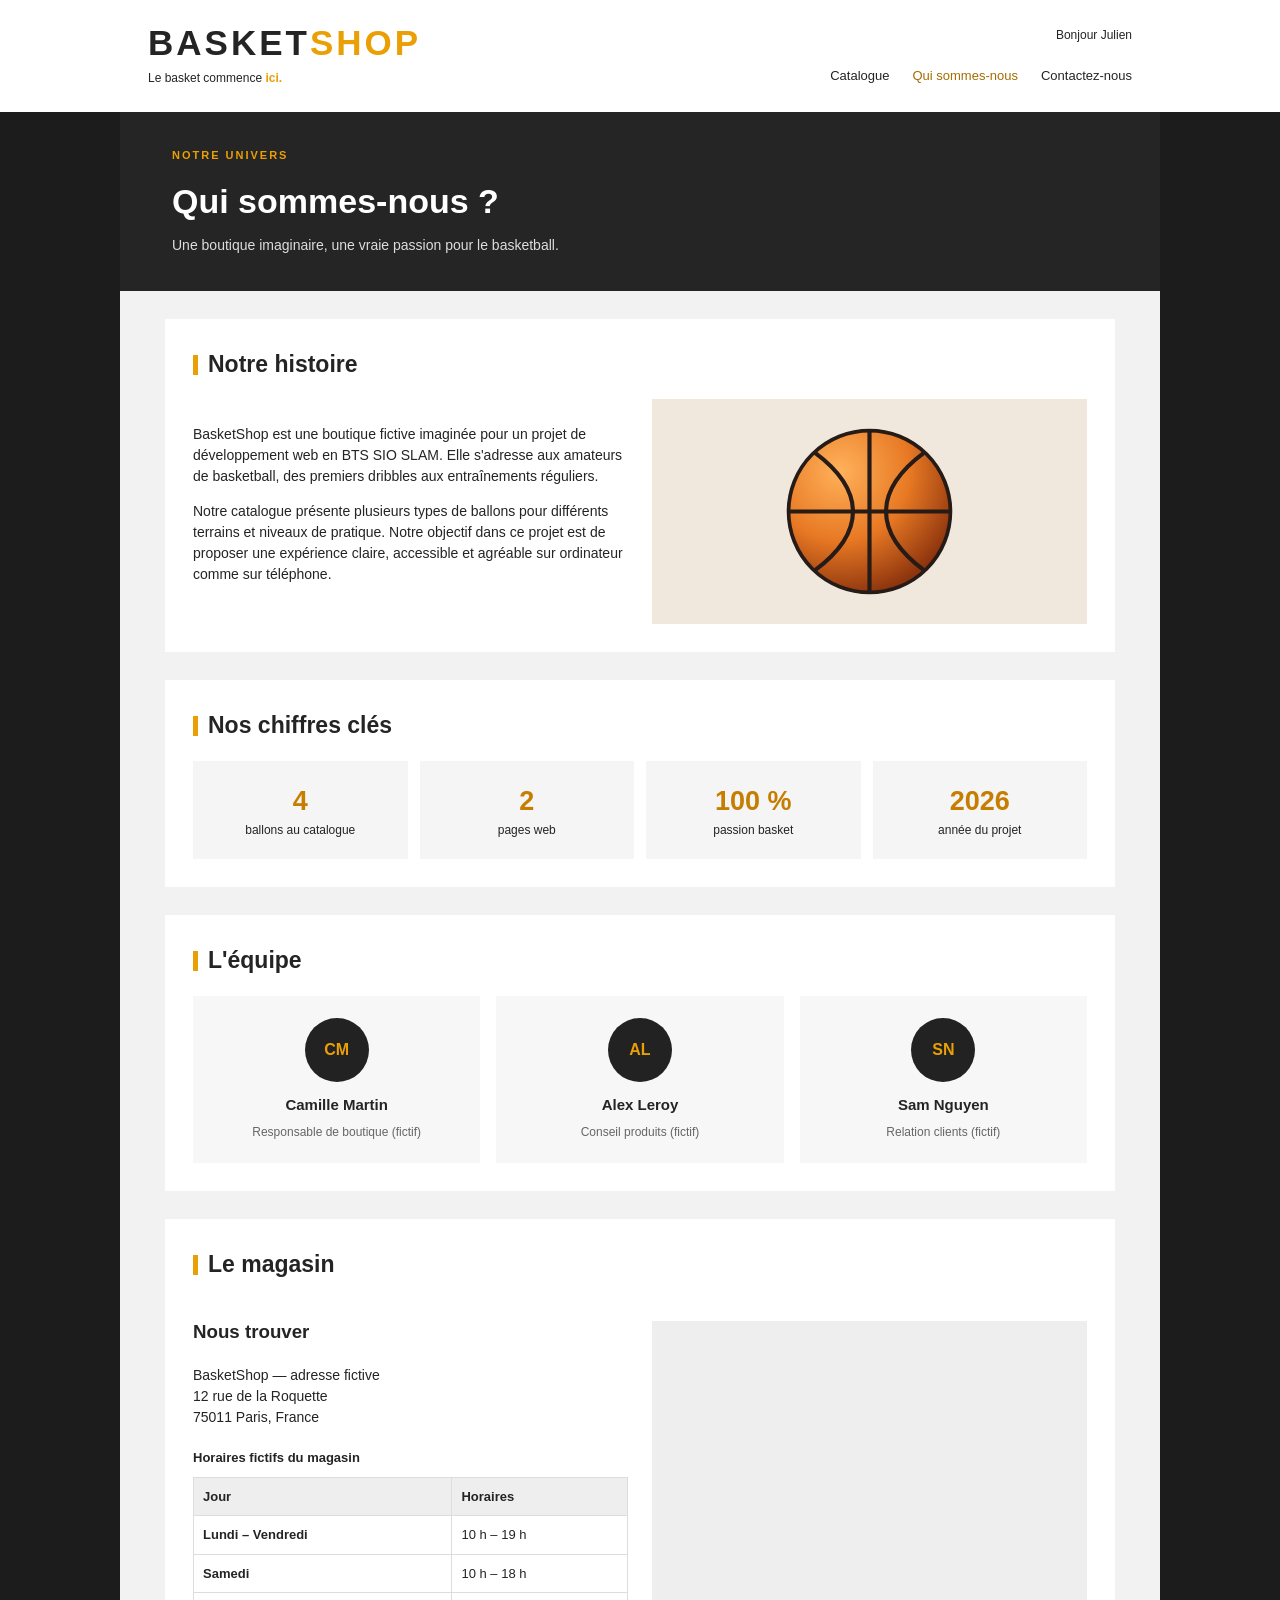
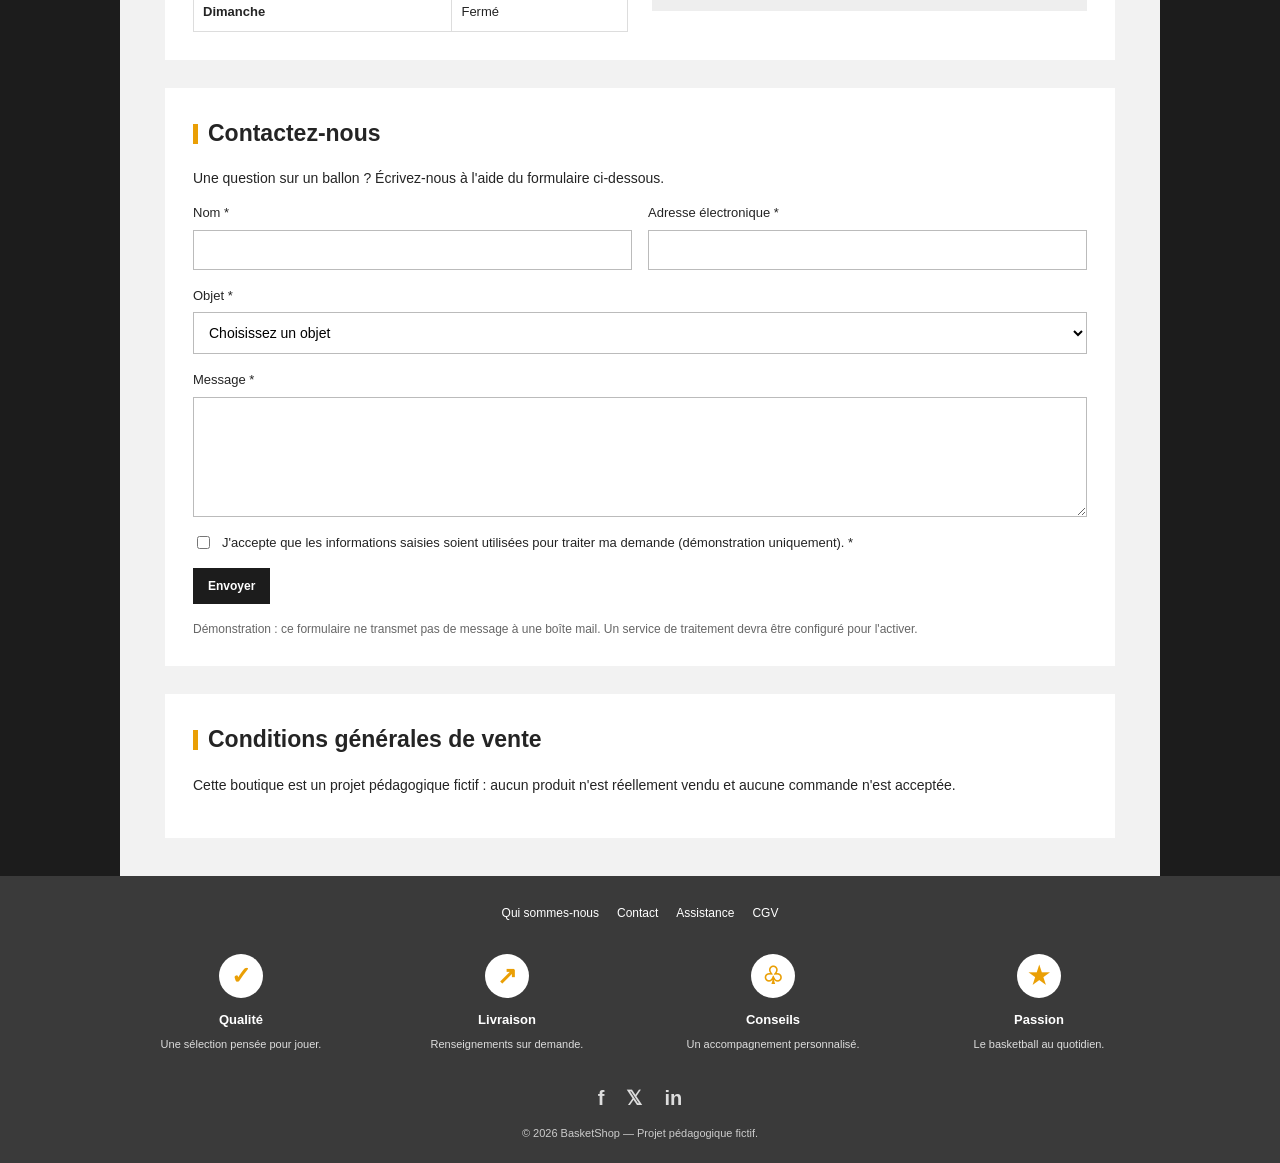
==== qui-sommes-nous.html @ 367af5c4 "Add files via upload" ====
<!doctype html>
<html lang="fr">

<head>
    <meta charset="utf-8">
    <meta name="viewport" content="width=device-width, initial-scale=1">
    <meta name="description" content="Découvrez la boutique fictive BasketShop et contactez-nous.">
    <title>BasketShop — Qui sommes-nous ?</title>
    <link rel="stylesheet" href="css/style.css">
</head>

<body>

    <!-- EN-TÊTE -->
    <header class="entete">

        <div class="conteneur entete-interieur">

            <div class="identite">
                <a class="logo" href="index.html">
                    BASKET<span>SHOP</span>
                </a>
                <p>Le basket commence <strong>ici.</strong></p>
            </div>

            <div class="entete-droite">

                <p class="bonjour">Bonjour Julien</p>

                <nav aria-label="Navigation principale">
                    <a href="index.html">Catalogue</a>
                    <a aria-current="page" href="qui-sommes-nous.html">Qui sommes-nous</a>
                    <a href="#contact">Contactez-nous</a>
                </nav>

            </div>

        </div>

    </header>

    <!-- CONTENU PRINCIPAL -->
    <main class="zone-sombre">

        <div class="conteneur contenu-clair page-info">

            <!-- TITRE DE LA PAGE -->
            <div class="bandeau-titre">

                <p class="surtitre">NOTRE UNIVERS</p>

                <h1>Qui sommes-nous ?</h1>

                <p>
                    Une boutique imaginaire, une vraie passion
                    pour le basketball.
                </p>

            </div>

            <!-- NOTRE HISTOIRE -->
            <section class="bloc" aria-labelledby="histoire">

                <h2 id="histoire">Notre histoire</h2>

                <div class="histoire">

                    <div>
                        <p>
                            BasketShop est une boutique fictive imaginée
                            pour un projet de développement web en BTS SIO SLAM.
                            Elle s'adresse aux amateurs de basketball,
                            des premiers dribbles aux entraînements réguliers.
                        </p>

                        <p>
                            Notre catalogue présente plusieurs types de ballons
                            pour différents terrains et niveaux de pratique.
                            Notre objectif dans ce projet est de proposer
                            une expérience claire, accessible et agréable
                            sur ordinateur comme sur téléphone.
                        </p>
                    </div>

                    <div class="illustration">
                        <img src="images/ballon.svg"
                             alt="Ballon de basketball illustrant la boutique">
                    </div>

                </div>

            </section>

            <!-- NOS CHIFFRES CLÉS -->
            <section class="bloc" aria-labelledby="chiffres">

                <h2 id="chiffres">Nos chiffres clés</h2>

                <ul class="chiffres">

                    <li>
                        <strong>4</strong>
                        <span>ballons au catalogue</span>
                    </li>

                    <li>
                        <strong>2</strong>
                        <span>pages web</span>
                    </li>

                    <li>
                        <strong>100 %</strong>
                        <span>passion basket</span>
                    </li>

                    <li>
                        <strong>2026</strong>
                        <span>année du projet</span>
                    </li>

                </ul>

            </section>

            <!-- L'ÉQUIPE -->
            <section class="bloc" aria-labelledby="equipe">

                <h2 id="equipe">L'équipe</h2>

                <div class="equipe">

                    <article>
                        <span class="avatar">CM</span>
                        <h3>Camille Martin</h3>
                        <p>Responsable de boutique (fictif)</p>
                    </article>

                    <article>
                        <span class="avatar">AL</span>
                        <h3>Alex Leroy</h3>
                        <p>Conseil produits (fictif)</p>
                    </article>

                    <article>
                        <span class="avatar">SN</span>
                        <h3>Sam Nguyen</h3>
                        <p>Relation clients (fictif)</p>
                    </article>

                </div>

            </section>

            <!-- LE MAGASIN -->
            <section class="bloc" aria-labelledby="magasin">

                <h2 id="magasin">Le magasin</h2>

                <div class="magasin">

                    <div>

                        <h3>Nous trouver</h3>

                        <address>
                            BasketShop — adresse fictive<br>
                            12 rue de la Roquette<br>
                            75011 Paris, France
                        </address>

                        <!-- HORAIRES -->
                        <table class="horaires">

                            <caption>Horaires fictifs du magasin</caption>

                            <thead>
                                <tr>
                                    <th scope="col">Jour</th>
                                    <th scope="col">Horaires</th>
                                </tr>
                            </thead>

                            <tbody>

                                <tr>
                                    <th scope="row">Lundi – Vendredi</th>
                                    <td>10 h – 19 h</td>
                                </tr>

                                <tr>
                                    <th scope="row">Samedi</th>
                                    <td>10 h – 18 h</td>
                                </tr>

                                <tr>
                                    <th scope="row">Dimanche</th>
                                    <td>Fermé</td>
                                </tr>

                            </tbody>

                        </table>

                    </div>

                    <!-- CARTE OPENSTREETMAP -->
                    <iframe
                        class="carte"
                        title="Carte : emplacement fictif du magasin"
                        loading="lazy"
                        src="https://www.openstreetmap.org/export/embed.html?bbox=2.3655%2C48.8515%2C2.3775%2C48.8565&amp;layer=mapnik&amp;marker=48.8540%2C2.3715">
                    </iframe>

                </div>

            </section>

            <!-- CONTACT -->
            <section class="bloc" id="contact" aria-labelledby="contact-titre">

                <h2 id="contact-titre">Contactez-nous</h2>

                <p>
                    Une question sur un ballon ?
                    Écrivez-nous à l'aide du formulaire ci-dessous.
                </p>

                <form class="formulaire" action="#contact" method="get">

                    <!-- NOM ET EMAIL -->
                    <div class="champs-ligne">

                        <div class="champ">

                            <label for="nom">Nom *</label>

                            <input
                                id="nom"
                                name="nom"
                                type="text"
                                autocomplete="name"
                                required>

                        </div>

                        <div class="champ">

                            <label for="email">Adresse électronique *</label>

                            <input
                                id="email"
                                name="email"
                                type="email"
                                autocomplete="email"
                                required>

                        </div>

                    </div>

                    <!-- OBJET -->
                    <div class="champ">

                        <label for="objet">Objet *</label>

                        <select id="objet" name="objet" required>

                            <option value="">Choisissez un objet</option>

                            <option value="produit">
                                Question sur un produit
                            </option>

                            <option value="boutique">
                                Renseignements sur la boutique
                            </option>

                            <option value="autre">
                                Autre demande
                            </option>

                        </select>

                    </div>

                    <!-- MESSAGE -->
                    <div class="champ">

                        <label for="message">Message *</label>

                        <textarea
                            id="message"
                            name="message"
                            rows="6"
                            required></textarea>

                    </div>

                    <!-- CONSENTEMENT -->
                    <div class="consentement">

                        <input
                            id="accord"
                            name="accord"
                            type="checkbox"
                            required>

                        <label for="accord">
                            J'accepte que les informations saisies
                            soient utilisées pour traiter ma demande
                            (démonstration uniquement). *
                        </label>

                    </div>

                    <!-- BOUTON ENVOYER -->
                    <button class="bouton" type="submit">
                        Envoyer
                    </button>

                    <p class="note">
                        Démonstration : ce formulaire ne transmet pas
                        de message à une boîte mail. Un service de
                        traitement devra être configuré pour l'activer.
                    </p>

                </form>

            </section>

            <!-- CONDITIONS GÉNÉRALES DE VENTE -->
            <section class="bloc" id="cgv">

                <h2>Conditions générales de vente</h2>

                <p>
                    Cette boutique est un projet pédagogique fictif :
                    aucun produit n'est réellement vendu et
                    aucune commande n'est acceptée.
                </p>

            </section>

        </div>

    </main>

    <!-- PIED DE PAGE -->
    <footer class="pied">

        <div class="conteneur">

            <!-- NAVIGATION DU PIED DE PAGE -->
            <nav class="liens-pied" aria-label="Navigation de pied de page">

                <a href="qui-sommes-nous.html">Qui sommes-nous</a>

                <a href="qui-sommes-nous.html#contact">Contact</a>

                <a href="qui-sommes-nous.html#contact">Assistance</a>

                <a href="qui-sommes-nous.html#cgv">CGV</a>

            </nav>

            <!-- LES QUATRE ATOUTS -->
            <div class="atouts">

                <div>
                    <span class="icone">✓</span>
                    <h3>Qualité</h3>
                    <p>Une sélection pensée pour jouer.</p>
                </div>

                <div>
                    <span class="icone">↗</span>
                    <h3>Livraison</h3>
                    <p>Renseignements sur demande.</p>
                </div>

                <div>
                    <span class="icone">♧</span>
                    <h3>Conseils</h3>
                    <p>Un accompagnement personnalisé.</p>
                </div>

                <div>
                    <span class="icone">★</span>
                    <h3>Passion</h3>
                    <p>Le basketball au quotidien.</p>
                </div>

            </div>

            <!-- RÉSEAUX SOCIAUX -->
            <div class="reseaux" aria-label="Réseaux sociaux (présentation)">

                <span>f</span>
                <span>𝕏</span>
                <span>in</span>

            </div>

            <!-- COPYRIGHT -->
            <p class="copyright">
                © 2026 BasketShop — Projet pédagogique fictif.
            </p>

        </div>

    </footer>

</body>
</html>
---- css/style.css ----
/* Charte commune aux deux pages — Sport.com Basket */

:root {
    --orange: #ea9f05;
    --noir: #1c1c1c;
    --pied: #3a3a3a;
    --clair: #f2f2f2;
    --texte: #242424;
}

* {
    box-sizing: border-box;
}

html {
    scroll-behavior: smooth;
}

body {
    margin: 0;
    font-family: Arial, sans-serif;
    color: var(--texte);
    background: var(--noir);
    line-height: 1.5;
}

img {
    max-width: 100%;
    height: auto;
}

a {
    color: inherit;
}

.conteneur {
    width: min(1040px, 100%);
    margin: 0 auto;
}

.entete {
    background: #fff;
}

.entete-interieur {
    min-height: 112px;
    display: flex;
    justify-content: space-between;
    align-items: center;
    padding: 18px 28px;
    gap: 20px;
}

.logo {
    text-decoration: none;
    font-size: 35px;
    font-weight: 900;
    letter-spacing: 3px;
    line-height: 1;
}

.logo span {
    color: var(--orange);
}

.logo small {
    font-size: 13px;
    letter-spacing: 0;
}

.identite p {
    font-size: 12px;
    margin: 7px 0 0;
}

.identite strong {
    color: var(--orange);
}

.entete-droite {
    text-align: right;
}

.bonjour {
    font-size: 12px;
    margin: 0 0 22px;
}

.entete nav {
    display: flex;
    gap: 23px;
    flex-wrap: wrap;
    justify-content: flex-end;
}

.entete nav a {
    text-decoration: none;
    font-size: 13px;
}

.entete nav a:hover,
.entete nav a[aria-current] {
    color: #a56c00;
}

.zone-sombre {
    background: var(--noir);
}

.contenu-clair {
    background: var(--clair);
}

.banniere {
    min-height: 320px;
    background: radial-gradient(circle at 80% 45%, #5b331f 0, #29211e 40%, #101010 85%);
    color: white;
    display: flex;
    align-items: center;
    justify-content: space-around;
    gap: 24px;
    padding: 35px 55px;
    overflow: hidden;
}

.banniere > div {
    position: relative;
    z-index: 1;
}

.banniere img {
    width: 265px;
    filter: drop-shadow(15px 20px 18px #0008);
    transform: rotate(-16deg);
}

.surtitre {
    font-size: 11px;
    font-weight: bold;
    letter-spacing: 2px;
    color: var(--orange);
    margin: 0 0 12px;
}

.banniere h1 {
    font-size: clamp(32px, 5vw, 58px);
    line-height: 1.04;
    margin: 0 0 16px;
    letter-spacing: -2px;
}

.banniere h1 span {
    color: var(--orange);
}

.banniere p:last-child {
    font-size: 14px;
    max-width: 380px;
}

.catalogue {
    padding: 42px 56px 64px;
}

.titre-section {
    display: flex;
    justify-content: space-between;
    align-items: end;
    gap: 15px;
    margin-bottom: 22px;
}

.titre-section h2 {
    font-size: 27px;
    margin: 0;
}

.titre-section > p {
    font-size: 12px;
    color: #666;
}

.grille-produits {
    display: grid;
    grid-template-columns: repeat(2, minmax(0, 1fr));
    gap: 30px 24px;
}

.produit {
    min-width: 0;
    background: #fff;
}

.visuel {
    height: 265px;
    position: relative;
    display: flex;
    align-items: center;
    justify-content: center;
    overflow: hidden;
}

.visuel img {
    width: 195px;
    filter: drop-shadow(12px 18px 10px #0003);
}

.visuel-1 {
    background: #e9e6e1;
}

.visuel-2 {
    background: #e2e4e7;
}

.visuel-2 img {
    transform: rotate(28deg);
}

.visuel-3 {
    background: #ede6dc;
}

.visuel-3 img {
    transform: rotate(-30deg);
}

.visuel-4 {
    background: #e6e8e5;
}

.visuel-4 img {
    transform: scale(.94) rotate(65deg);
}

.reduction {
    position: absolute;
    right: 14px;
    top: 14px;
    background: var(--noir);
    color: var(--orange);
    font-size: 13px;
    font-weight: bold;
    padding: 8px 11px;
}

.fiche {
    padding: 16px;
}

.fiche h3 {
    font-size: 17px;
    margin: 0 0 3px;
}

.fiche p {
    font-size: 12px;
    color: #666;
    margin: 0 0 17px;
}

.achat {
    display: flex;
    justify-content: space-between;
    align-items: center;
    gap: 8px;
}

.bouton {
    background: var(--noir);
    color: #fff;
    text-decoration: none;
    border: 0;
    display: inline-block;
    padding: 11px 15px;
    font: 600 12px Arial, sans-serif;
    cursor: pointer;
}

.bouton:hover {
    background: #9b6400;
}

.prix {
    display: flex;
    align-items: center;
    gap: 9px;
    white-space: nowrap;
}

.prix del {
    color: #777;
    font-size: 12px;
}

.prix strong {
    color: #c67d00;
    font-size: 18px;
}

.pied {
    background: var(--pied);
    color: white;
    padding: 28px 20px 22px;
}

.liens-pied {
    display: flex;
    justify-content: center;
    flex-wrap: wrap;
    gap: 18px;
    margin-bottom: 32px;
}

.liens-pied a {
    font-size: 12px;
    text-decoration: none;
}

.liens-pied a:hover {
    text-decoration: underline;
}

.atouts {
    display: grid;
    grid-template-columns: repeat(4, minmax(0, 1fr));
    gap: 24px;
    text-align: center;
}

.atouts > div {
    min-width: 0;
}

.icone {
    display: grid;
    place-items: center;
    width: 44px;
    height: 44px;
    margin: 0 auto 12px;
    border-radius: 50%;
    background: #fff;
    color: var(--orange);
    font-size: 24px;
    font-weight: bold;
}

.atouts h3 {
    font-size: 13px;
    margin: 0 0 7px;
}

.atouts p {
    font-size: 11px;
    color: #ddd;
    margin: 0;
}

.reseaux {
    display: flex;
    justify-content: center;
    gap: 22px;
    margin: 30px 0 12px;
    color: #ddd;
    font-size: 20px;
    font-weight: bold;
}

.copyright {
    text-align: center;
    color: #ccc;
    font-size: 11px;
    margin: 0;
}

.page-info {
    padding-bottom: 38px;
}

.bandeau-titre {
    background: #252525;
    color: white;
    padding: 35px 52px;
}

.bandeau-titre h1 {
    font-size: 34px;
    margin: 0 0 8px;
}

.bandeau-titre p:last-child {
    margin: 0;
    color: #ddd;
    font-size: 14px;
}

.bloc {
    margin: 28px 45px 0;
    background: white;
    padding: 28px;
}

.bloc h2 {
    font-size: 23px;
    margin: 0 0 18px;
}

.bloc h2:before {
    content: "";
    display: inline-block;
    width: 5px;
    height: 20px;
    background: var(--orange);
    vertical-align: -3px;
    margin-right: 10px;
}

.bloc p {
    font-size: 14px;
}

.histoire,
.magasin {
    display: grid;
    grid-template-columns: 1fr 1fr;
    gap: 24px;
    align-items: center;
}

.histoire p:first-child {
    margin-top: 0;
}

.illustration {
    display: flex;
    justify-content: center;
    align-items: center;
    background: #f0e8dd;
    min-height: 225px;
}

.illustration img {
    width: 185px;
}

.chiffres {
    list-style: none;
    padding: 0;
    margin: 0;
    display: grid;
    grid-template-columns: repeat(4, minmax(0, 1fr));
    gap: 12px;
}

.chiffres li {
    background: #f5f5f5;
    text-align: center;
    padding: 20px 8px;
}

.chiffres strong {
    display: block;
    font-size: 27px;
    color: #c67d00;
}

.chiffres span {
    display: block;
    font-size: 12px;
}

.equipe {
    display: grid;
    grid-template-columns: repeat(3, minmax(0, 1fr));
    gap: 16px;
    text-align: center;
}

.equipe article {
    background: #f7f7f7;
    padding: 22px 10px;
}

.avatar {
    display: grid;
    place-items: center;
    width: 64px;
    height: 64px;
    border-radius: 50%;
    margin: 0 auto 12px;
    background: #222;
    color: var(--orange);
    font-weight: bold;
}

.equipe h3 {
    font-size: 15px;
    margin: 0;
}

.equipe p {
    font-size: 12px;
    color: #666;
    margin: 7px 0 0;
}

address {
    font-style: normal;
    font-size: 14px;
    margin-bottom: 20px;
}

.horaires {
    border-collapse: collapse;
    width: 100%;
    font-size: 13px;
}

.horaires caption {
    text-align: left;
    font-weight: bold;
    margin-bottom: 9px;
}

.horaires th,
.horaires td {
    border: 1px solid #ddd;
    padding: 9px;
    text-align: left;
}

.horaires thead {
    background: #eee;
}

.carte {
    width: 100%;
    height: 290px;
    border: 0;
    background: #eee;
}

.formulaire {
    display: grid;
    gap: 16px;
}

.champs-ligne {
    display: grid;
    grid-template-columns: 1fr 1fr;
    gap: 16px;
}

.champ {
    display: grid;
    gap: 7px;
}

.champ label,
.consentement label {
    font-size: 13px;
}

.champ input,
.champ select,
.champ textarea {
    width: 100%;
    min-width: 0;
    padding: 11px;
    border: 1px solid #bbb;
    background: white;
    font: 14px Arial, sans-serif;
}

.champ textarea {
    resize: vertical;
}

.consentement {
    display: flex;
    align-items: flex-start;
    gap: 9px;
}

.consentement input {
    margin-top: 3px;
}

.formulaire .bouton {
    justify-self: start;
}

.note {
    color: #666;
    font-size: 12px !important;
    margin: 0;
}

#contact {
    scroll-margin-top: 12px;
}

/* Responsive demandé dans l'énoncé : écran inférieur à 576 px */

@media (max-width: 575px) {

    .entete-interieur {
        flex-direction: column;
        text-align: center;
        padding: 20px 14px;
        gap: 14px;
    }

    .entete-droite {
        text-align: center;
    }

    .bonjour {
        margin: 0 0 12px;
    }

    .entete nav {
        justify-content: center;
        gap: 10px 16px;
    }

    .banniere {
        min-height: 240px;
        padding: 28px 18px;
        gap: 8px;
    }

    .banniere img {
        width: 115px;
        flex-shrink: 0;
    }

    .banniere h1 {
        font-size: 29px;
        letter-spacing: -1px;
    }

    .banniere p:last-child {
        font-size: 12px;
    }

    .catalogue {
        padding: 28px 16px 40px;
    }

    .titre-section {
        align-items: start;
        flex-direction: column;
        gap: 4px;
    }

    .titre-section h2 {
        font-size: 23px;
    }

    .titre-section > p {
        margin: 0;
    }

    .grille-produits {
        grid-template-columns: 1fr;
        gap: 20px;
    }

    .visuel {
        height: 235px;
    }

    .visuel img {
        width: 165px;
    }

    .atouts {
        grid-template-columns: repeat(2, minmax(0, 1fr));
        gap: 25px 12px;
    }

    .bandeau-titre {
        padding: 28px 18px;
    }

    .bandeau-titre h1 {
        font-size: 28px;
    }

    .bloc {
        margin: 18px 12px 0;
        padding: 20px 15px;
    }

    .bloc h2 {
        font-size: 21px;
    }

    .histoire,
    .magasin,
    .equipe,
    .champs-ligne {
        grid-template-columns: 1fr;
    }

    .chiffres {
        grid-template-columns: repeat(2, minmax(0, 1fr));
    }

    .carte {
        height: 250px;
    }

    .prix {
        gap: 5px;
    }

    .prix strong {
        font-size: 16px;
    }

    .achat {
        flex-wrap: wrap;
    }

    .liens-pied {
        gap: 12px;
    }
}
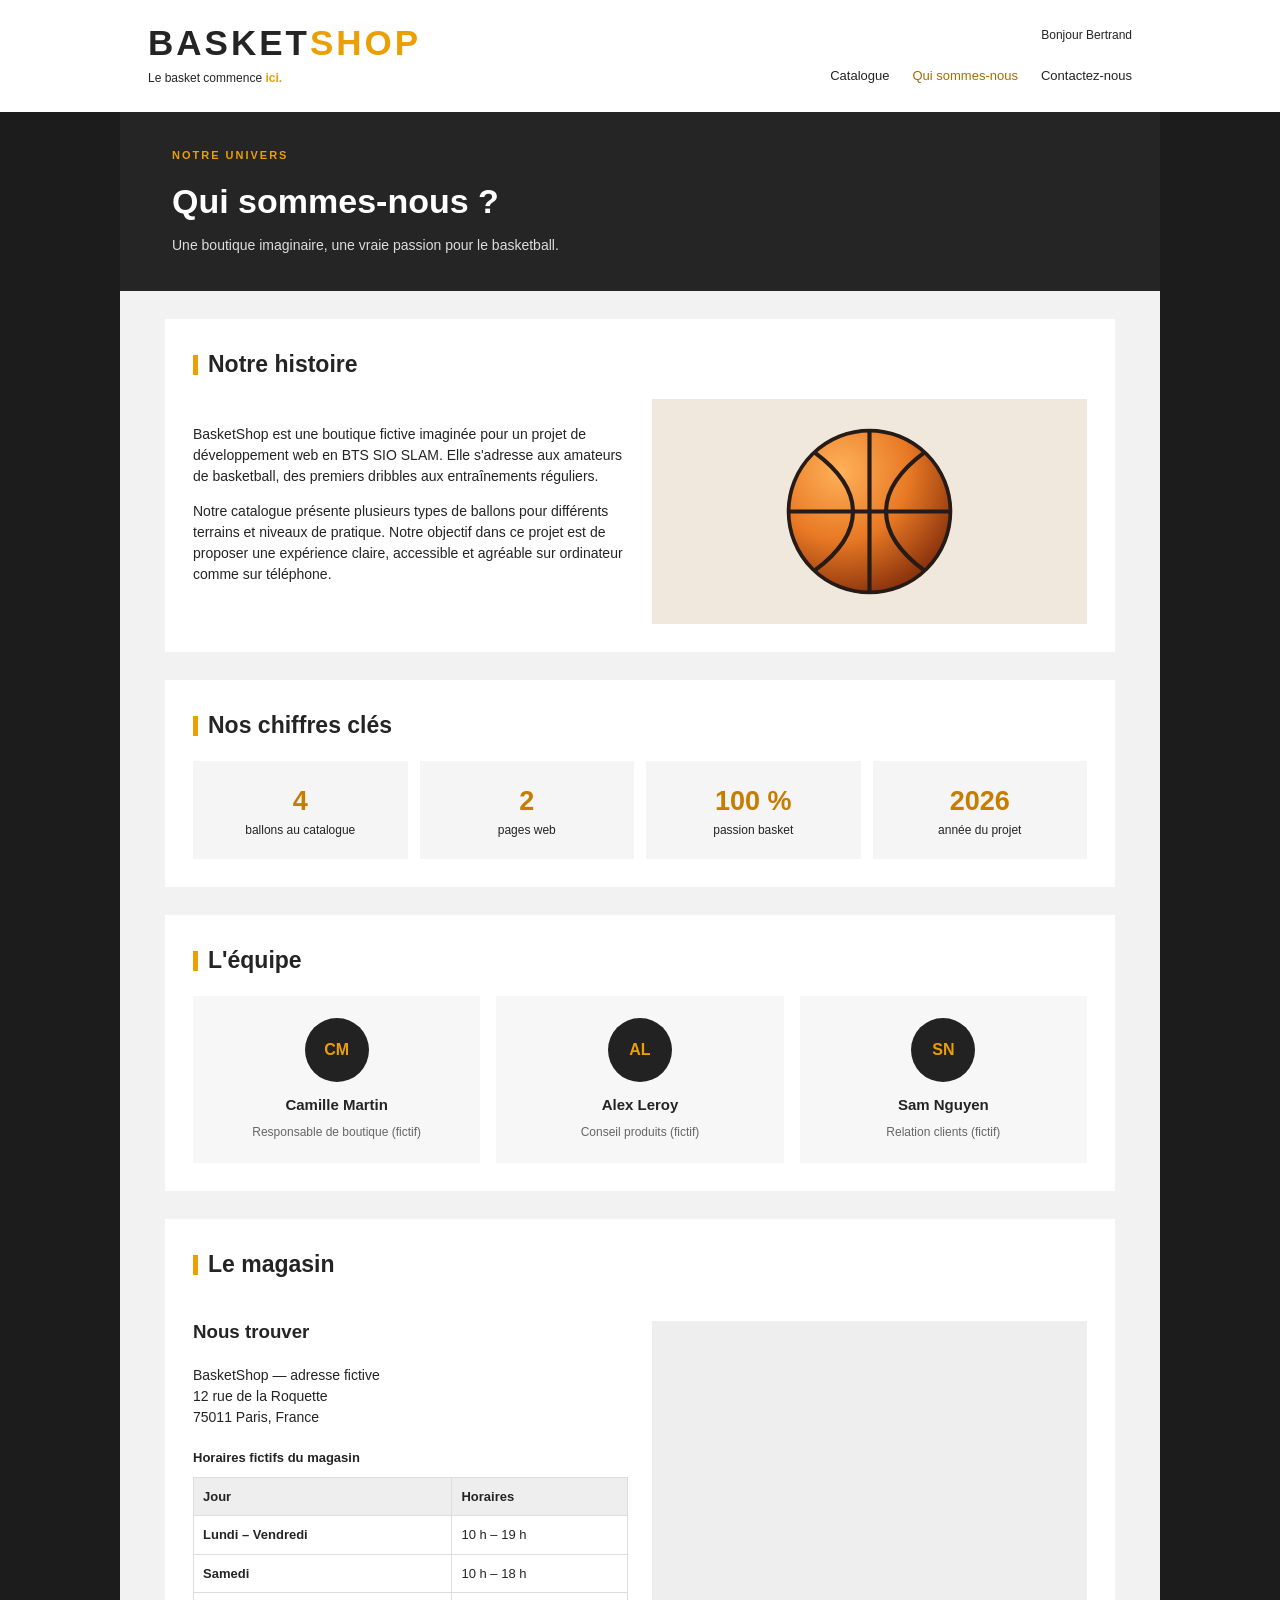
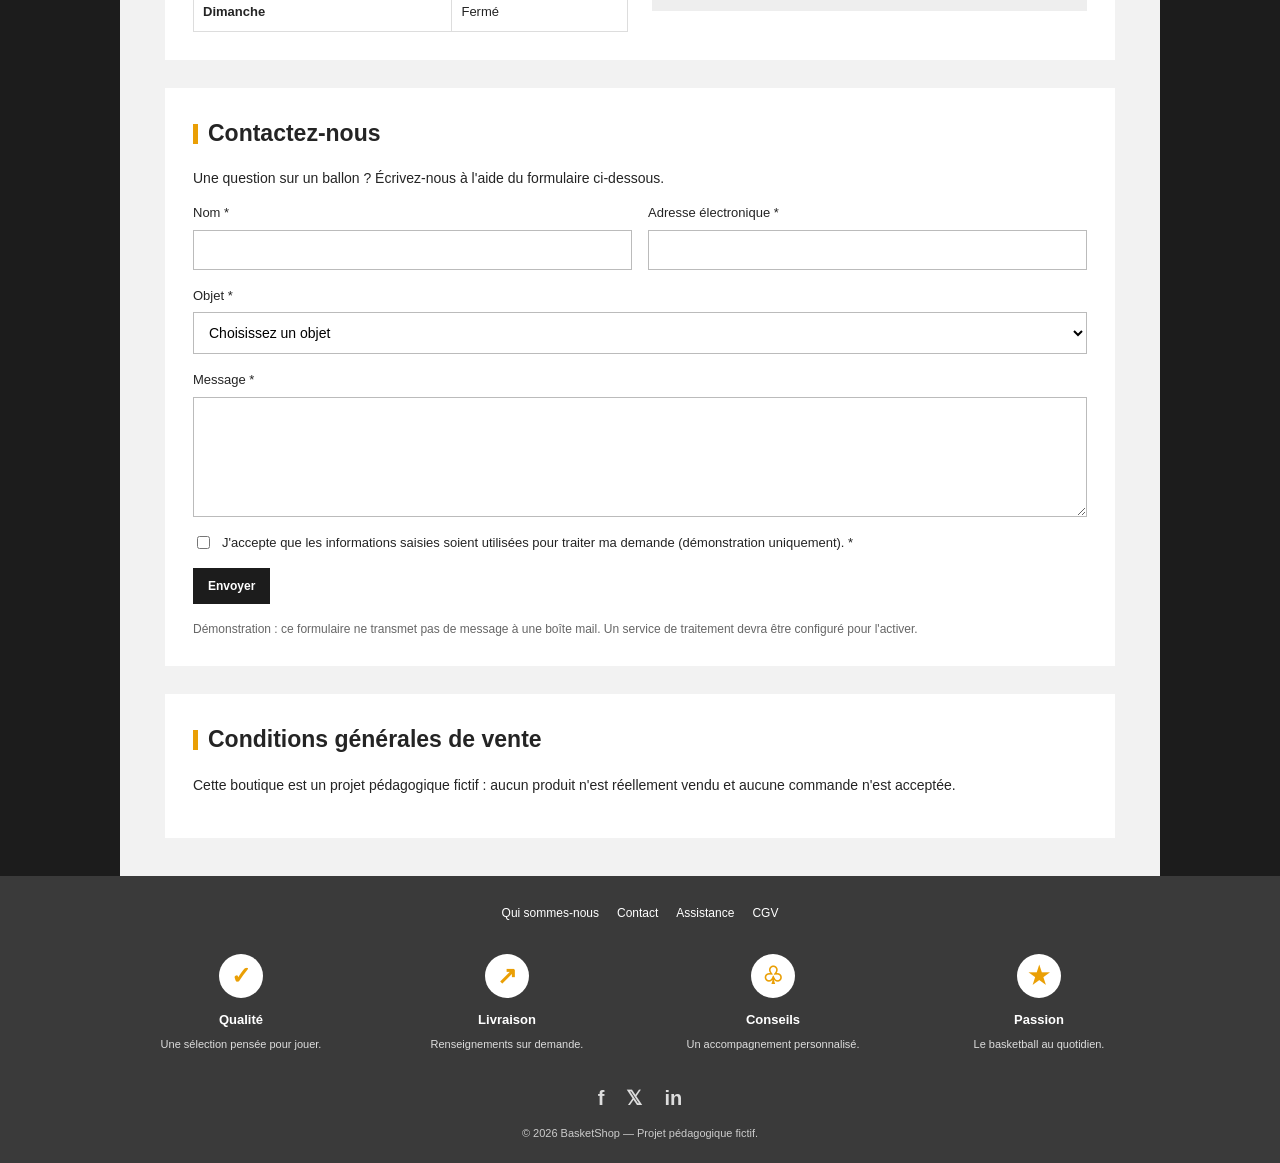
==== commit ce1e189b: "Update qui-sommes-nous.html" ====
--- a/qui-sommes-nous.html
+++ b/qui-sommes-nous.html
@@ -12,7 +12,6 @@
 
 <body>
 
-    <!-- EN-TÊTE -->
     <header class="entete">
 
         <div class="conteneur entete-interieur">
@@ -26,7 +25,7 @@
 
             <div class="entete-droite">
 
-                <p class="bonjour">Bonjour Julien</p>
+                <p class="bonjour">Bonjour Bertrand</p>
 
                 <nav aria-label="Navigation principale">
                     <a href="index.html">Catalogue</a>
@@ -40,12 +39,10 @@
 
     </header>
 
-    <!-- CONTENU PRINCIPAL -->
     <main class="zone-sombre">
 
         <div class="conteneur contenu-clair page-info">
 
-            <!-- TITRE DE LA PAGE -->
             <div class="bandeau-titre">
 
                 <p class="surtitre">NOTRE UNIVERS</p>
@@ -59,7 +56,6 @@
 
             </div>
 
-            <!-- NOTRE HISTOIRE -->
             <section class="bloc" aria-labelledby="histoire">
 
                 <h2 id="histoire">Notre histoire</h2>
@@ -92,7 +88,6 @@
 
             </section>
 
-            <!-- NOS CHIFFRES CLÉS -->
             <section class="bloc" aria-labelledby="chiffres">
 
                 <h2 id="chiffres">Nos chiffres clés</h2>
@@ -123,7 +118,6 @@
 
             </section>
 
-            <!-- L'ÉQUIPE -->
             <section class="bloc" aria-labelledby="equipe">
 
                 <h2 id="equipe">L'équipe</h2>
@@ -152,7 +146,6 @@
 
             </section>
 
-            <!-- LE MAGASIN -->
             <section class="bloc" aria-labelledby="magasin">
 
                 <h2 id="magasin">Le magasin</h2>
@@ -169,7 +162,6 @@
                             75011 Paris, France
                         </address>
 
-                        <!-- HORAIRES -->
                         <table class="horaires">
 
                             <caption>Horaires fictifs du magasin</caption>
@@ -204,7 +196,6 @@
 
                     </div>
 
-                    <!-- CARTE OPENSTREETMAP -->
                     <iframe
                         class="carte"
                         title="Carte : emplacement fictif du magasin"
@@ -216,7 +207,6 @@
 
             </section>
 
-            <!-- CONTACT -->
             <section class="bloc" id="contact" aria-labelledby="contact-titre">
 
                 <h2 id="contact-titre">Contactez-nous</h2>
@@ -228,7 +218,6 @@
 
                 <form class="formulaire" action="#contact" method="get">
 
-                    <!-- NOM ET EMAIL -->
                     <div class="champs-ligne">
 
                         <div class="champ">
@@ -259,7 +248,6 @@
 
                     </div>
 
-                    <!-- OBJET -->
                     <div class="champ">
 
                         <label for="objet">Objet *</label>
@@ -284,7 +272,6 @@
 
                     </div>
 
-                    <!-- MESSAGE -->
                     <div class="champ">
 
                         <label for="message">Message *</label>
@@ -297,7 +284,6 @@
 
                     </div>
 
-                    <!-- CONSENTEMENT -->
                     <div class="consentement">
 
                         <input
@@ -314,7 +300,6 @@
 
                     </div>
 
-                    <!-- BOUTON ENVOYER -->
                     <button class="bouton" type="submit">
                         Envoyer
                     </button>
@@ -329,7 +314,6 @@
 
             </section>
 
-            <!-- CONDITIONS GÉNÉRALES DE VENTE -->
             <section class="bloc" id="cgv">
 
                 <h2>Conditions générales de vente</h2>
@@ -346,12 +330,10 @@
 
     </main>
 
-    <!-- PIED DE PAGE -->
     <footer class="pied">
 
         <div class="conteneur">
 
-            <!-- NAVIGATION DU PIED DE PAGE -->
             <nav class="liens-pied" aria-label="Navigation de pied de page">
 
                 <a href="qui-sommes-nous.html">Qui sommes-nous</a>
@@ -364,7 +346,6 @@
 
             </nav>
 
-            <!-- LES QUATRE ATOUTS -->
             <div class="atouts">
 
                 <div>
@@ -392,8 +373,7 @@
                 </div>
 
             </div>
-
-            <!-- RÉSEAUX SOCIAUX -->
+            
             <div class="reseaux" aria-label="Réseaux sociaux (présentation)">
 
                 <span>f</span>
@@ -402,7 +382,7 @@
 
             </div>
 
-            <!-- COPYRIGHT -->
+         
             <p class="copyright">
                 © 2026 BasketShop — Projet pédagogique fictif.
             </p>
